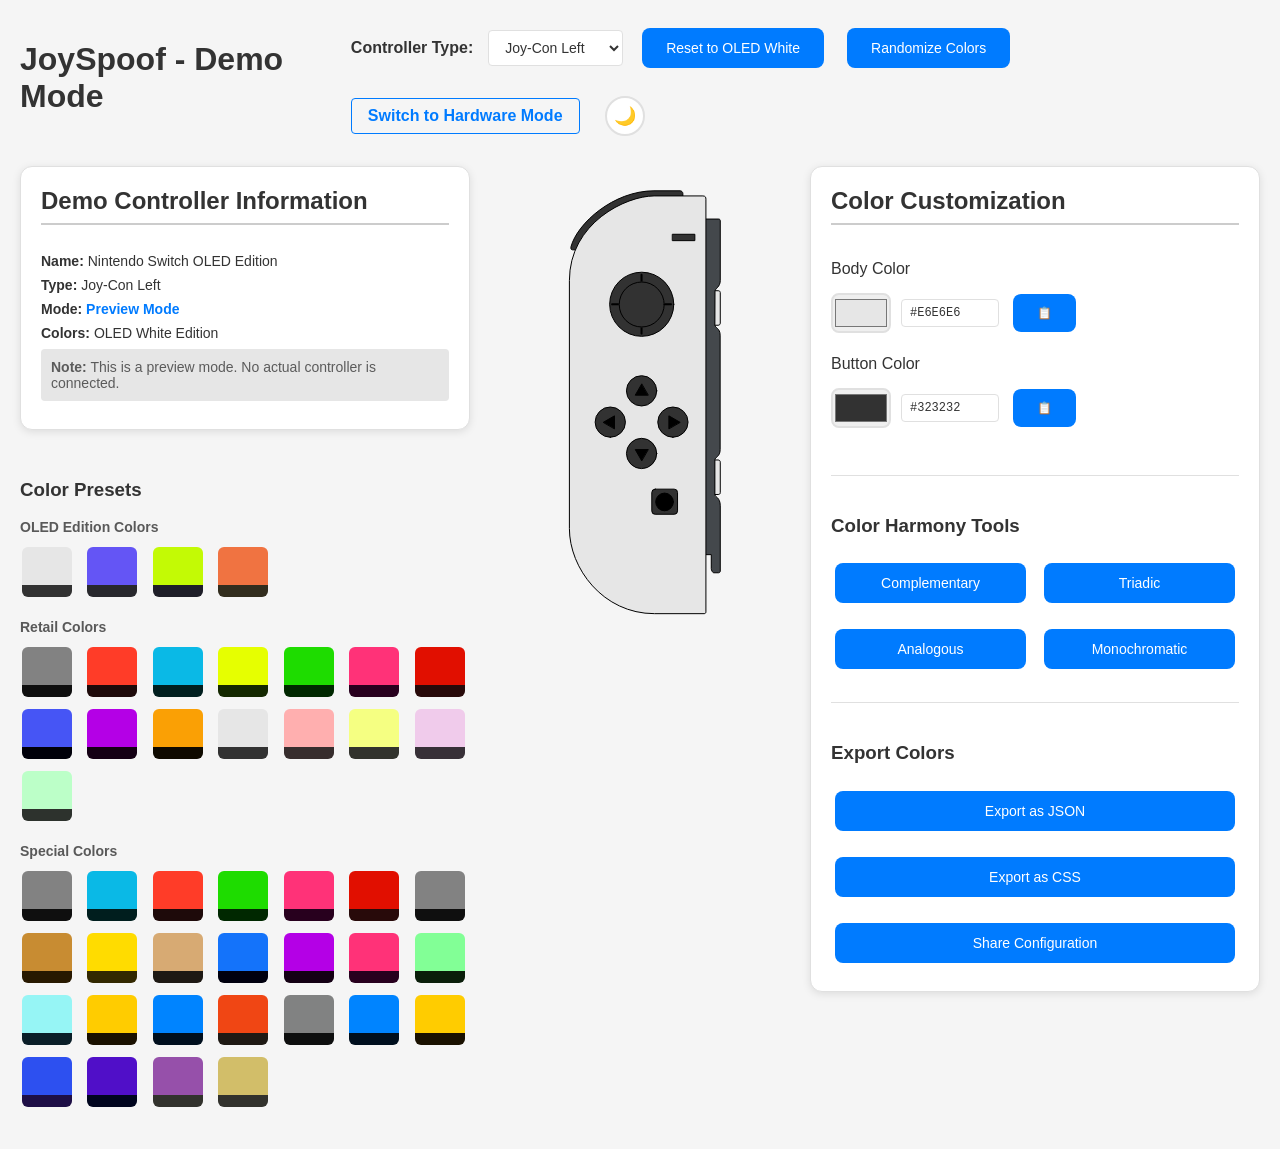
==== demo.html @ f3a16a02 "Add demo mode with color customization and theme management features" ====
<!DOCTYPE html>
<html lang="en">
<head>
    <meta charset="UTF-8">
    <meta name="viewport" content="width=device-width, initial-scale=1.0">
    <title>JoySpoof - Demo Mode</title>
    <link rel="icon" href="/images/favicon.jpg" type="image/jpeg">
    <link rel="stylesheet" href="styles.css">
    <link rel="stylesheet" href="demo-styles.css">
</head>
<body>
    <div class="header-container">
        <h1>JoySpoof - Demo Mode</h1>
        <div class="header-controls">
            <div class="demo-controls">
                <label for="controller-type-selector">Controller Type:</label>
                <select id="controller-type-selector">
                    <option value="left-joycon">Joy-Con Left</option>
                    <option value="right-joycon">Joy-Con Right</option>
                    <option value="procon">Pro Controller</option>
                </select>
                <button id="demo-reset-btn" class="demo-btn">Reset to OLED White</button>
                <button id="randomize-btn" class="demo-btn">Randomize Colors</button>
            </div>
            <div class="mode-switch">
                <a href="index.html" class="mode-link">Switch to Hardware Mode</a>
                <button id="theme-toggle" class="theme-toggle" title="Toggle Theme">🌓</button>
            </div>
        </div>
    </div>

    <div class="demo-container">
        <div class="main-container">
            <div class="left-panel">
                <div class="controller-info">
                    <h2>Demo Controller Information</h2>
                    <div class="controller-details">
                        <div><strong>Name:</strong> <span id="demo-product-name">Nintendo Switch OLED Edition</span></div>
                        <div><strong>Type:</strong> <span id="demo-controller-type">Joy-Con Left</span></div>
                        <div><strong>Mode:</strong> <span class="demo-indicator">Preview Mode</span></div>
                        <div><strong>Colors:</strong> <span id="demo-color-scheme">OLED White Edition</span></div>
                        <div class="demo-note">
                            <strong>Note:</strong> This is a preview mode. No actual controller is connected.
                        </div>
                    </div>
                </div>

                <div class="color-presets-section">
                    <h3>Color Presets</h3>
                    <div class="preset-categories">
                        <div class="preset-category">
                            <h4>OLED Edition Colors</h4>
                            <div id="oled-presets" class="preset-grid"></div>
                        </div>
                        <div class="preset-category">
                            <h4>Retail Colors</h4>
                            <div id="retail-presets" class="preset-grid"></div>
                        </div>
                        <div class="preset-category">
                            <h4>Special Colors</h4>
                            <div id="special-presets" class="preset-grid"></div>
                        </div>
                    </div>
                </div>
            </div>
            
            <div class="middle-panel">
                <div class="controller-preview">
                    <object id="demo-controller-image" type="image/svg+xml" class="controller-image" data="images/Joy-Con_Left.svg"></object>
                </div>
            </div>
            
            <div class="right-panel">
                <div class="color-customization">
                    <h2>Color Customization</h2>
                    <div class="color-inputs">
                        <div class="color-input">
                            <label for="demo-body-color">Body Color</label>
                            <div class="color-input-group">
                                <input type="color" id="demo-body-color" value="#E6E6E6">
                                <input type="text" id="demo-body-hex" value="#E6E6E6" class="hex-input">
                                <button id="copy-body-color" class="copy-btn" title="Copy to clipboard">📋</button>
                            </div>
                        </div>
                        
                        <div class="color-input">
                            <label for="demo-button-color">Button Color</label>
                            <div class="color-input-group">
                                <input type="color" id="demo-button-color" value="#323232">
                                <input type="text" id="demo-button-hex" value="#323232" class="hex-input">
                                <button id="copy-button-color" class="copy-btn" title="Copy to clipboard">📋</button>
                            </div>
                        </div>
                        
                        <div class="color-input" id="demo-left-grip-section" style="display: none;">
                            <label for="demo-left-grip-color">Left Grip Color</label>
                            <div class="color-input-group">
                                <input type="color" id="demo-left-grip-color" value="#E6E6E6">
                                <input type="text" id="demo-left-grip-hex" value="#E6E6E6" class="hex-input">
                                <button id="copy-left-grip-color" class="copy-btn" title="Copy to clipboard">📋</button>
                            </div>
                        </div>
                        
                        <div class="color-input" id="demo-right-grip-section" style="display: none;">
                            <label for="demo-right-grip-color">Right Grip Color</label>
                            <div class="color-input-group">
                                <input type="color" id="demo-right-grip-color" value="#E6E6E6">
                                <input type="text" id="demo-right-grip-hex" value="#E6E6E6" class="hex-input">
                                <button id="copy-right-grip-color" class="copy-btn" title="Copy to clipboard">📋</button>
                            </div>
                        </div>
                    </div>
                    
                    <div class="color-harmony">
                        <h3>Color Harmony Tools</h3>
                        <div class="harmony-controls">
                            <button id="generate-complementary" class="harmony-btn">Complementary</button>
                            <button id="generate-triadic" class="harmony-btn">Triadic</button>
                            <button id="generate-analogous" class="harmony-btn">Analogous</button>
                            <button id="generate-monochromatic" class="harmony-btn">Monochromatic</button>
                        </div>
                    </div>
                    
                    <div class="export-section">
                        <h3>Export Colors</h3>
                        <div class="export-controls">
                            <button id="export-json" class="export-btn">Export as JSON</button>
                            <button id="export-css" class="export-btn">Export as CSS</button>
                            <button id="share-colors" class="export-btn">Share Configuration</button>
                        </div>
                    </div>
                </div>
            </div>
        </div>
    </div>

    <script type="module" src="demo.js"></script>
</body>
</html>
---- styles.css ----
:root {
    /* Dark mode colors (default) */
    --bg-color: #222222;
    --text-color: #ffffff;
    --panel-bg: #202020;
    --border-color: #303030;
    --divider-color: #4a4a4a;
    --button-bg: #ffffff;
    --button-text: #000000;
    --button-hover: #b7b7b7;
    --error-bg: #f8d7da;
    --error-text: #721c24;
    --error-border: #f5c6cb;
    --connect-btn-border: #ffffff;
    --connect-btn-plus: #ffffff;
    --preset-hover: #007bff;
    --tooltip-bg: #333333;
    --tooltip-text: #ffffff;
    --disconnect-btn: #dc3545;
    --disconnect-btn-hover: #c82333;
}

/* Light mode colors */
@media (prefers-color-scheme: light) {
    :root {
        --bg-color: #f5f5f5;
        --text-color: #333333;
        --panel-bg: #ffffff;
        --border-color: #e0e0e0;
        --divider-color: #cccccc;
        --button-bg: #007bff;
        --button-text: #ffffff;
        --button-hover: #0056b3;
        --error-bg: #f8d7da;
        --error-text: #721c24;
        --error-border: #f5c6cb;
        --connect-btn-border: #007bff;
        --connect-btn-plus: #007bff;
        --preset-hover: #007bff;
        --tooltip-bg: #333333;
        --tooltip-text: #ffffff;
        --disconnect-btn: #dc3545;
        --disconnect-btn-hover: #c82333;
    }
}

/* Manual theme overrides */
[data-theme="light"] {
    --bg-color: #f5f5f5;
    --text-color: #333333;
    --panel-bg: #ffffff;
    --border-color: #e0e0e0;
    --divider-color: #cccccc;
    --button-bg: #007bff;
    --button-text: #ffffff;
    --button-hover: #0056b3;
    --connect-btn-border: #007bff;
    --connect-btn-plus: #007bff;
}

[data-theme="dark"] {
    --bg-color: #222222;
    --text-color: #ffffff;
    --panel-bg: #202020;
    --border-color: #303030;
    --divider-color: #4a4a4a;
    --button-bg: #ffffff;
    --button-text: #000000;
    --button-hover: #b7b7b7;
    --connect-btn-border: #ffffff;
    --connect-btn-plus: #ffffff;
}

body {
    font-family: Arial, sans-serif;
    max-width: 1400px;
    margin: 0 auto;
    color: var(--text-color);
    padding: 20px;
    background-color: var(--bg-color);
    transition: background-color 0.3s ease, color 0.3s ease;
}

.main-container {
    display: grid;
    grid-template-columns: 1fr auto 1fr;
    gap: 20px;
    align-items: start;
    min-height: 500px;
}

.left-panel {
    display: flex;
    flex-direction: column;
}

.middle-panel {
    display: flex;
    align-items: center;
    justify-content: center;
    min-width: 300px;
    padding: 20px 0;
}

.right-panel {
    display: flex;
    flex-direction: column;
}

.controller-info {
    background: var(--panel-bg);
    border: 1px solid var(--border-color);
    padding: 20px;
    border-radius: 12px;
    box-shadow: 0 2px 8px rgba(0,0,0,0.1);
    height: 100%;
    display: flex;
    flex-direction: column;
    transition: background-color 0.3s ease, border-color 0.3s ease;
}

.controller-details {
    flex: 1;
}

.controller-details > div {
    margin: 8px 0;
    font-size: 14px;
}

.controller-preview {
    text-align: center;
    display: flex;
    align-items: center;
    justify-content: center;
    flex-direction: column;
}

.controller-image {
    max-width: 280px;
    height: auto;
}

.battery-info {
    display: flex;
    align-items: center;
    gap: 10px;
    margin: 10px 0;
    font-weight: bold;
}

.color-customization {
    background: var(--panel-bg);
    border: 1px solid var(--border-color);
    padding: 20px;
    border-radius: 12px;
    box-shadow: 0 2px 8px rgba(0,0,0,0.1);
    height: 100%;
    display: flex;
    flex-direction: column;
    transition: background-color 0.3s ease, border-color 0.3s ease;
}

.color-inputs {
    flex: 1;
}

.color-input {
    margin: 15px 0;
}

.color-input label {
    display: block;
    margin-bottom: 8px;
    font-weight: 500;
    color: var(--text-color);
}

.color-input input[type="color"] {
    width: 60px;
    height: 40px;
    border: 2px solid var(--border-color);
    border-radius: 8px;
    cursor: pointer;
    padding: 0;
    transition: border-color 0.3s ease;
}

.preset-colors {
    display: flex;
    gap: 8px;
    margin: 10px 0;
    flex-wrap: wrap;
}

.preset-color {
    width: 32px;
    height: 32px;
    border: 2px solid var(--border-color);
    cursor: pointer;
    border-radius: 6px;
    transition: transform 0.2s, border-color 0.3s ease;
    position: relative;
}

.preset-color:hover {
    transform: scale(1.1);
    border-color: var(--preset-hover);
}

.hidden {
    display: none;
}

/* Theme toggle button */
.theme-toggle {
    background: var(--panel-bg);
    border: 2px solid var(--border-color);
    color: var(--text-color);
    font-size: 18px;
    width: 40px;
    height: 40px;
    border-radius: 50%;
    cursor: pointer;
    transition: all 0.3s ease;
    margin-left: 10px;
    display: flex;
    align-items: center;
    justify-content: center;
}

.theme-toggle:hover {
    transform: scale(1.1);
    border-color: var(--preset-hover);
}

/* Connect button styling */
.connect-section {
    display: flex;
    align-items: center;
    justify-content: center;
    gap: 15px;
}

.connect-btn {
    background: transparent;
    border: 3px solid var(--connect-btn-border);
    color: var(--connect-btn-plus);
    font-size: 24px;
    font-weight: bold;
    width: 50px;
    height: 50px;
    border-radius: 50%;
    cursor: pointer;
    transition: all 0.3s ease;
    box-shadow: 0 4px 12px rgba(0,0,0,0.2);
    position: relative;
}

.connect-btn:hover {
    transform: scale(1.1);
    box-shadow: 0 6px 16px rgba(0,0,0,0.3);
}

.connect-btn:disabled {
    opacity: 0.5;
    cursor: not-allowed;
    transform: none;
}

.connect-btn::before,
.connect-btn::after {
    content: '';
    position: absolute;
    background: var(--connect-btn-plus);
    transition: background-color 0.3s ease;
}

.connect-btn::before {
    width: 20px;
    height: 3px;
    top: 50%;
    left: 50%;
    transform: translate(-50%, -50%);
}

.connect-btn::after {
    width: 3px;
    height: 20px;
    top: 50%;
    left: 50%;
    transform: translate(-50%, -50%);
}

/* Demo link styling */
.demo-link {
    background: var(--preset-hover);
    color: white;
    text-decoration: none;
    padding: 10px 16px;
    border-radius: 8px;
    font-weight: 500;
    font-size: 14px;
    transition: all 0.3s ease;
    display: flex;
    align-items: center;
    gap: 6px;
}

.demo-link:hover {
    transform: translateY(-2px);
    box-shadow: 0 4px 12px rgba(0,123,255,0.3);
}

/* Regular buttons */
button:not(.connect-btn):not(.theme-toggle) {
    background: var(--button-bg);
    color: var(--button-text);
    border: none;
    padding: 12px 24px;
    border-radius: 8px;
    cursor: pointer;
    margin: 8px 4px;
    font-weight: 500;
    transition: background-color 0.3s ease;
}

button:not(.connect-btn):not(.theme-toggle):hover {
    background: var(--button-hover);
}

button:not(.connect-btn):not(.theme-toggle):disabled {
    background: #ccc;
    cursor: not-allowed;
}

.button-group {
    margin-top: auto;
    padding-top: 20px;
}

#error-message {
    background: var(--error-bg);
    color: var(--error-text);
    padding: 12px;
    border-radius: 8px;
    margin: 10px 0;
    border: 1px solid var(--error-border);
}

h1 {
    text-align: left;
    color: var(--text-color);
    margin-bottom: 0;
    margin: 0;
}

/* Add new header container styles */
.header-container {
    display: flex;
    justify-content: space-between;
    align-items: center;
    margin-bottom: 30px;
}

h2 {
    margin-top: 0;
    color: var(--text-color);
    border-bottom: 2px solid var(--divider-color);
    padding-bottom: 8px;
    transition: color 0.3s ease, border-color 0.3s ease;
}

.controller-section {
    margin-bottom: 20px;
}

.controller-divider {
    border: none;
    border-top: 2px solid var(--divider-color);
    margin: 40px 0;
    opacity: 0.6;
    transition: border-color 0.3s ease;
}

.disconnect-btn {
    background: var(--disconnect-btn) !important;
    color: white !important;
}

.disconnect-btn:hover {
    background: var(--disconnect-btn-hover) !important;
}

/* Custom tooltip styles */
.preset-color:hover::after {
    content: attr(data-tooltip);
    position: absolute;
    bottom: 100%;
    left: 50%;
    transform: translateX(-50%);
    background: var(--tooltip-bg);
    color: var(--tooltip-text);
    padding: 8px 12px;
    border-radius: 6px;
    font-size: 12px;
    white-space: pre-line;
    z-index: 1000;
    margin-bottom: 5px;
    min-width: 120px;
    text-align: center;
    box-shadow: 0 2px 8px rgba(0,0,0,0.3);
}

.preset-color:hover::before {
    content: '';
    position: absolute;
    bottom: 100%;
    left: 50%;
    transform: translateX(-50%);
    border: 5px solid transparent;
    border-top-color: var(--tooltip-bg);
    z-index: 1001;
}

@media (max-width: 1024px) {
    .main-container {
        grid-template-columns: 1fr;
        grid-template-rows: auto auto auto;
        gap: 20px;
    }
    
    .middle-panel {
        order: 1;
    }
    
    .left-panel {
        order: 2;
    }
    
    .right-panel {
        order: 3;
    }
}

@media (max-width: 768px) {
    body {
        padding: 10px;
    }
    
    .controller-image {
        max-width: 200px;
    }
    
    .header-container {
        flex-direction: column;
        gap: 15px;
    }
    
    .connect-section {
        justify-content: center;
    }
}
---- demo-styles.css ----
/* Demo-specific styles */
.demo-container {
    margin-top: 20px;
}

.header-controls {
    display: flex;
    justify-content: space-between;
    align-items: center;
    flex-wrap: wrap;
    gap: 20px;
}

.demo-controls {
    display: flex;
    align-items: center;
    gap: 15px;
    flex-wrap: wrap;
}

.demo-controls label {
    font-weight: bold;
}

#controller-type-selector {
    padding: 8px 12px;
    border: 1px solid var(--border-color);
    border-radius: 4px;
    background-color: var(--panel-bg);
    color: var(--text-color);
    font-size: 14px;
}

.demo-btn, .harmony-btn, .export-btn {
    padding: 8px 16px;
    border: 1px solid var(--border-color);
    border-radius: 4px;
    background-color: var(--button-bg);
    color: var(--button-text);
    cursor: pointer;
    font-size: 14px;
    transition: background-color 0.2s ease;
}

.demo-btn:hover, .harmony-btn:hover, .export-btn:hover {
    background-color: var(--button-hover);
}

.mode-switch {
    display: flex;
    align-items: center;
    gap: 15px;
}

.mode-link {
    color: var(--preset-hover);
    text-decoration: none;
    font-weight: bold;
    padding: 8px 16px;
    border: 1px solid var(--preset-hover);
    border-radius: 4px;
    transition: all 0.2s ease;
}

.mode-link:hover {
    background-color: var(--preset-hover);
    color: white;
}

.demo-indicator {
    color: var(--preset-hover);
    font-weight: bold;
}

.demo-note {
    margin-top: 10px;
    padding: 10px;
    background-color: var(--border-color);
    border-radius: 4px;
    font-size: 14px;
    opacity: 0.8;
}

.color-input-group {
    display: flex;
    align-items: center;
    gap: 10px;
    margin-top: 5px;
}

.hex-input {
    width: 80px;
    padding: 6px 8px;
    border: 1px solid var(--border-color);
    border-radius: 4px;
    background-color: var(--panel-bg);
    color: var(--text-color);
    font-family: monospace;
    font-size: 12px;
}

.copy-btn {
    padding: 6px 10px;
    border: 1px solid var(--border-color);
    border-radius: 4px;
    background-color: var(--panel-bg);
    color: var(--text-color);
    cursor: pointer;
    font-size: 12px;
    transition: background-color 0.2s ease;
}

.copy-btn:hover {
    background-color: var(--border-color);
}

.color-presets-section {
    margin-top: 30px;
}

.preset-categories {
    margin-top: 15px;
}

.preset-category {
    margin-bottom: 20px;
}

.preset-category h4 {
    margin: 0 0 10px 0;
    color: var(--text-color);
    font-size: 14px;
    opacity: 0.8;
}

.preset-grid {
    display: grid;
    grid-template-columns: repeat(auto-fill, minmax(50px, 1fr));
    gap: 8px;
}

.preset-item {
    position: relative;
    width: 50px;
    height: 50px;
    border-radius: 8px;
    cursor: pointer;
    border: 2px solid transparent;
    transition: all 0.2s ease;
    display: flex;
    flex-direction: column;
    overflow: hidden;
}

.preset-item:hover {
    transform: scale(1.05);
    border-color: var(--preset-hover);
}

.preset-item.active {
    border-color: var(--preset-hover);
    box-shadow: 0 0 10px var(--preset-hover);
}

.preset-body {
    flex: 1;
    width: 100%;
}

.preset-button {
    height: 12px;
    width: 100%;
}

.preset-item::after {
    content: attr(data-name);
    position: absolute;
    bottom: -25px;
    left: 50%;
    transform: translateX(-50%);
    font-size: 10px;
    white-space: nowrap;
    opacity: 0;
    transition: opacity 0.2s ease;
    pointer-events: none;
    background-color: var(--tooltip-bg);
    color: var(--tooltip-text);
    padding: 2px 6px;
    border-radius: 4px;
    z-index: 10;
}

.preset-item:hover::after {
    opacity: 1;
}

.color-harmony {
    margin-top: 25px;
    padding-top: 20px;
    border-top: 1px solid var(--border-color);
}

.harmony-controls {
    display: grid;
    grid-template-columns: repeat(2, 1fr);
    gap: 10px;
    margin-top: 10px;
}

.export-section {
    margin-top: 25px;
    padding-top: 20px;
    border-top: 1px solid var(--border-color);
}

.export-controls {
    display: flex;
    flex-direction: column;
    gap: 10px;
    margin-top: 10px;
}

.toast {
    position: fixed;
    top: 20px;
    right: 20px;
    background-color: var(--preset-hover);
    color: white;
    padding: 12px 20px;
    border-radius: 4px;
    z-index: 1000;
    opacity: 0;
    transform: translateY(-20px);
    transition: all 0.3s ease;
}

.toast.show {
    opacity: 1;
    transform: translateY(0);
}

/* Responsive design */
@media (max-width: 1200px) {
    .main-container {
        grid-template-columns: 1fr;
        gap: 30px;
    }
    
    .middle-panel {
        order: -1;
    }
    
    .header-controls {
        flex-direction: column;
        align-items: stretch;
    }
    
    .demo-controls {
        justify-content: center;
    }
    
    .mode-switch {
        justify-content: center;
    }
}

@media (max-width: 768px) {
    .demo-controls {
        flex-direction: column;
        align-items: stretch;
    }
    
    .demo-controls > * {
        text-align: center;
    }
    
    .harmony-controls {
        grid-template-columns: 1fr;
    }
    
    .color-input-group {
        flex-wrap: wrap;
        justify-content: center;
    }
}
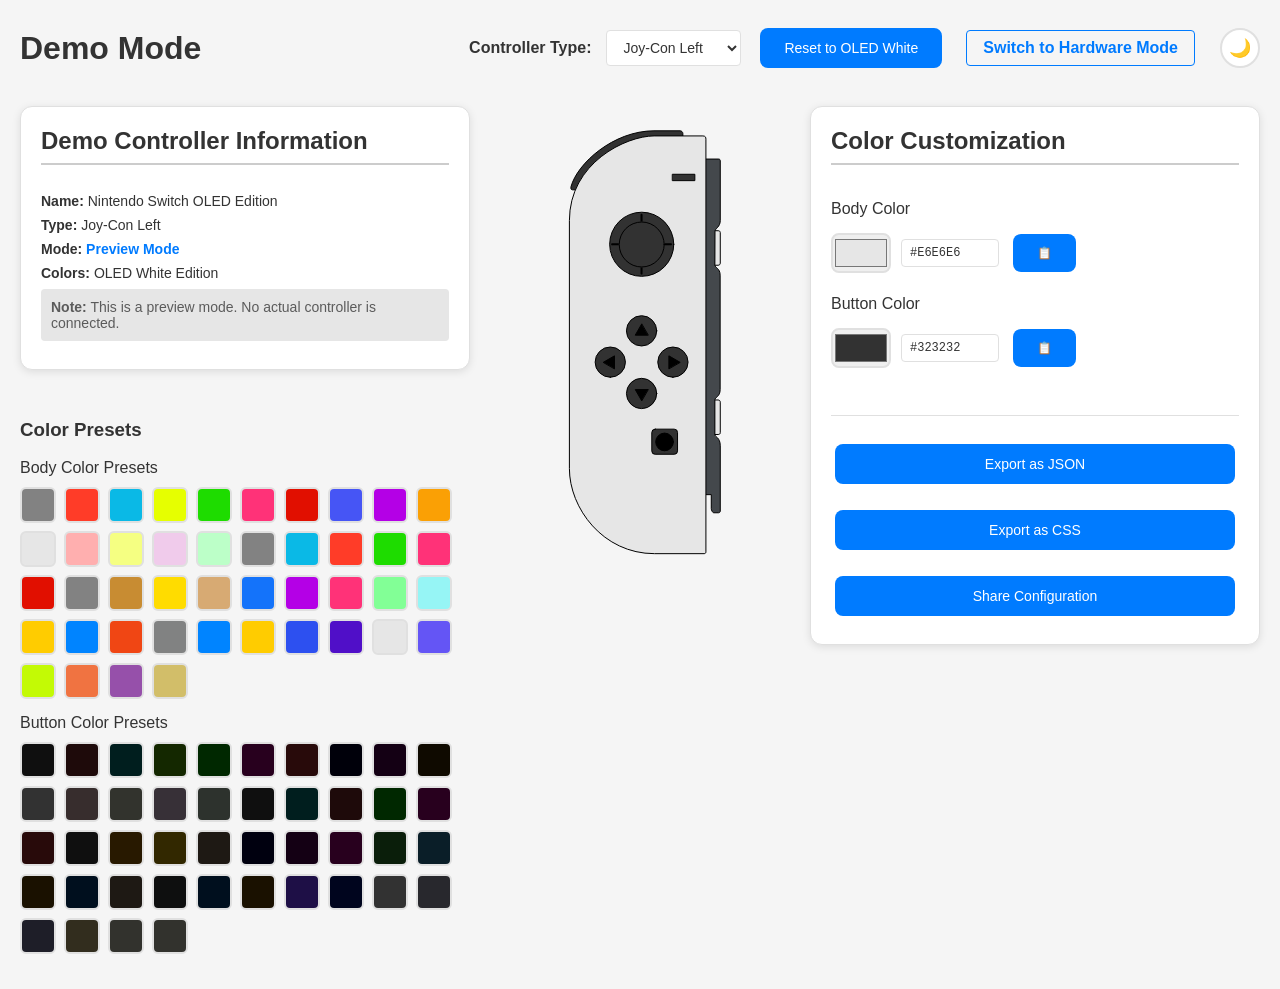
==== commit e9dd89e9: "Refactor demo mode UI; streamline color presets and remove unused harmony features" ====
--- a/demo.html
+++ b/demo.html
@@ -3,24 +3,22 @@
 <head>
     <meta charset="UTF-8">
     <meta name="viewport" content="width=device-width, initial-scale=1.0">
-    <title>JoySpoof - Demo Mode</title>
+    <title>Demo Mode</title>
     <link rel="icon" href="/images/favicon.jpg" type="image/jpeg">
     <link rel="stylesheet" href="styles.css">
     <link rel="stylesheet" href="demo-styles.css">
 </head>
 <body>
     <div class="header-container">
-        <h1>JoySpoof - Demo Mode</h1>
+        <h1>Demo Mode</h1>
         <div class="header-controls">
             <div class="demo-controls">
                 <label for="controller-type-selector">Controller Type:</label>
                 <select id="controller-type-selector">
                     <option value="left-joycon">Joy-Con Left</option>
                     <option value="right-joycon">Joy-Con Right</option>
-                    <option value="procon">Pro Controller</option>
                 </select>
                 <button id="demo-reset-btn" class="demo-btn">Reset to OLED White</button>
-                <button id="randomize-btn" class="demo-btn">Randomize Colors</button>
             </div>
             <div class="mode-switch">
                 <a href="index.html" class="mode-link">Switch to Hardware Mode</a>
@@ -47,18 +45,14 @@
 
                 <div class="color-presets-section">
                     <h3>Color Presets</h3>
-                    <div class="preset-categories">
-                        <div class="preset-category">
-                            <h4>OLED Edition Colors</h4>
-                            <div id="oled-presets" class="preset-grid"></div>
+                    <div class="color-inputs">
+                        <div class="color-input">
+                            <label for="demo-body-presets">Body Color Presets</label>
+                            <div class="preset-colors" data-target="demo-body-color"></div>
                         </div>
-                        <div class="preset-category">
-                            <h4>Retail Colors</h4>
-                            <div id="retail-presets" class="preset-grid"></div>
-                        </div>
-                        <div class="preset-category">
-                            <h4>Special Colors</h4>
-                            <div id="special-presets" class="preset-grid"></div>
+                        <div class="color-input">
+                            <label for="demo-button-presets">Button Color Presets</label>
+                            <div class="preset-colors" data-target="demo-button-color"></div>
                         </div>
                     </div>
                 </div>
@@ -111,23 +105,10 @@
                         </div>
                     </div>
                     
-                    <div class="color-harmony">
-                        <h3>Color Harmony Tools</h3>
-                        <div class="harmony-controls">
-                            <button id="generate-complementary" class="harmony-btn">Complementary</button>
-                            <button id="generate-triadic" class="harmony-btn">Triadic</button>
-                            <button id="generate-analogous" class="harmony-btn">Analogous</button>
-                            <button id="generate-monochromatic" class="harmony-btn">Monochromatic</button>
-                        </div>
-                    </div>
-                    
-                    <div class="export-section">
-                        <h3>Export Colors</h3>
-                        <div class="export-controls">
-                            <button id="export-json" class="export-btn">Export as JSON</button>
-                            <button id="export-css" class="export-btn">Export as CSS</button>
-                            <button id="share-colors" class="export-btn">Share Configuration</button>
-                        </div>
+                    <div class="button-group">
+                        <button id="export-json" class="export-btn">Export as JSON</button>
+                        <button id="export-css" class="export-btn">Export as CSS</button>
+                        <button id="share-colors" class="export-btn">Share Configuration</button>
                     </div>
                 </div>
             </div>
--- a/demo-styles.css
+++ b/demo-styles.css
@@ -31,7 +31,7 @@
     font-size: 14px;
 }
 
-.demo-btn, .harmony-btn, .export-btn {
+.demo-btn, .export-btn {
     padding: 8px 16px;
     border: 1px solid var(--border-color);
     border-radius: 4px;
@@ -42,7 +42,7 @@
     transition: background-color 0.2s ease;
 }
 
-.demo-btn:hover, .harmony-btn:hover, .export-btn:hover {
+.demo-btn:hover, .export-btn:hover {
     background-color: var(--button-hover);
 }
 
@@ -118,106 +118,36 @@
     margin-top: 30px;
 }
 
-.preset-categories {
-    margin-top: 15px;
-}
-
-.preset-category {
-    margin-bottom: 20px;
-}
-
-.preset-category h4 {
-    margin: 0 0 10px 0;
-    color: var(--text-color);
-    font-size: 14px;
-    opacity: 0.8;
-}
-
-.preset-grid {
-    display: grid;
-    grid-template-columns: repeat(auto-fill, minmax(50px, 1fr));
+/* Hardware-style preset colors */
+.preset-colors {
+    display: flex;
     gap: 8px;
-}
-
-.preset-item {
+    margin: 10px 0;
+    flex-wrap: wrap;
+}
+
+.preset-color {
+    width: 32px;
+    height: 32px;
+    border: 2px solid var(--border-color);
+    cursor: pointer;
+    border-radius: 6px;
+    transition: transform 0.2s, border-color 0.3s ease;
     position: relative;
-    width: 50px;
-    height: 50px;
-    border-radius: 8px;
-    cursor: pointer;
-    border: 2px solid transparent;
-    transition: all 0.2s ease;
+}
+
+.preset-color:hover {
+    transform: scale(1.1);
+    border-color: var(--preset-hover);
+}
+
+.button-group {
     display: flex;
     flex-direction: column;
-    overflow: hidden;
-}
-
-.preset-item:hover {
-    transform: scale(1.05);
-    border-color: var(--preset-hover);
-}
-
-.preset-item.active {
-    border-color: var(--preset-hover);
-    box-shadow: 0 0 10px var(--preset-hover);
-}
-
-.preset-body {
-    flex: 1;
-    width: 100%;
-}
-
-.preset-button {
-    height: 12px;
-    width: 100%;
-}
-
-.preset-item::after {
-    content: attr(data-name);
-    position: absolute;
-    bottom: -25px;
-    left: 50%;
-    transform: translateX(-50%);
-    font-size: 10px;
-    white-space: nowrap;
-    opacity: 0;
-    transition: opacity 0.2s ease;
-    pointer-events: none;
-    background-color: var(--tooltip-bg);
-    color: var(--tooltip-text);
-    padding: 2px 6px;
-    border-radius: 4px;
-    z-index: 10;
-}
-
-.preset-item:hover::after {
-    opacity: 1;
-}
-
-.color-harmony {
+    gap: 10px;
     margin-top: 25px;
     padding-top: 20px;
     border-top: 1px solid var(--border-color);
-}
-
-.harmony-controls {
-    display: grid;
-    grid-template-columns: repeat(2, 1fr);
-    gap: 10px;
-    margin-top: 10px;
-}
-
-.export-section {
-    margin-top: 25px;
-    padding-top: 20px;
-    border-top: 1px solid var(--border-color);
-}
-
-.export-controls {
-    display: flex;
-    flex-direction: column;
-    gap: 10px;
-    margin-top: 10px;
 }
 
 .toast {
@@ -274,10 +204,6 @@
         text-align: center;
     }
     
-    .harmony-controls {
-        grid-template-columns: 1fr;
-    }
-    
     .color-input-group {
         flex-wrap: wrap;
         justify-content: center;
